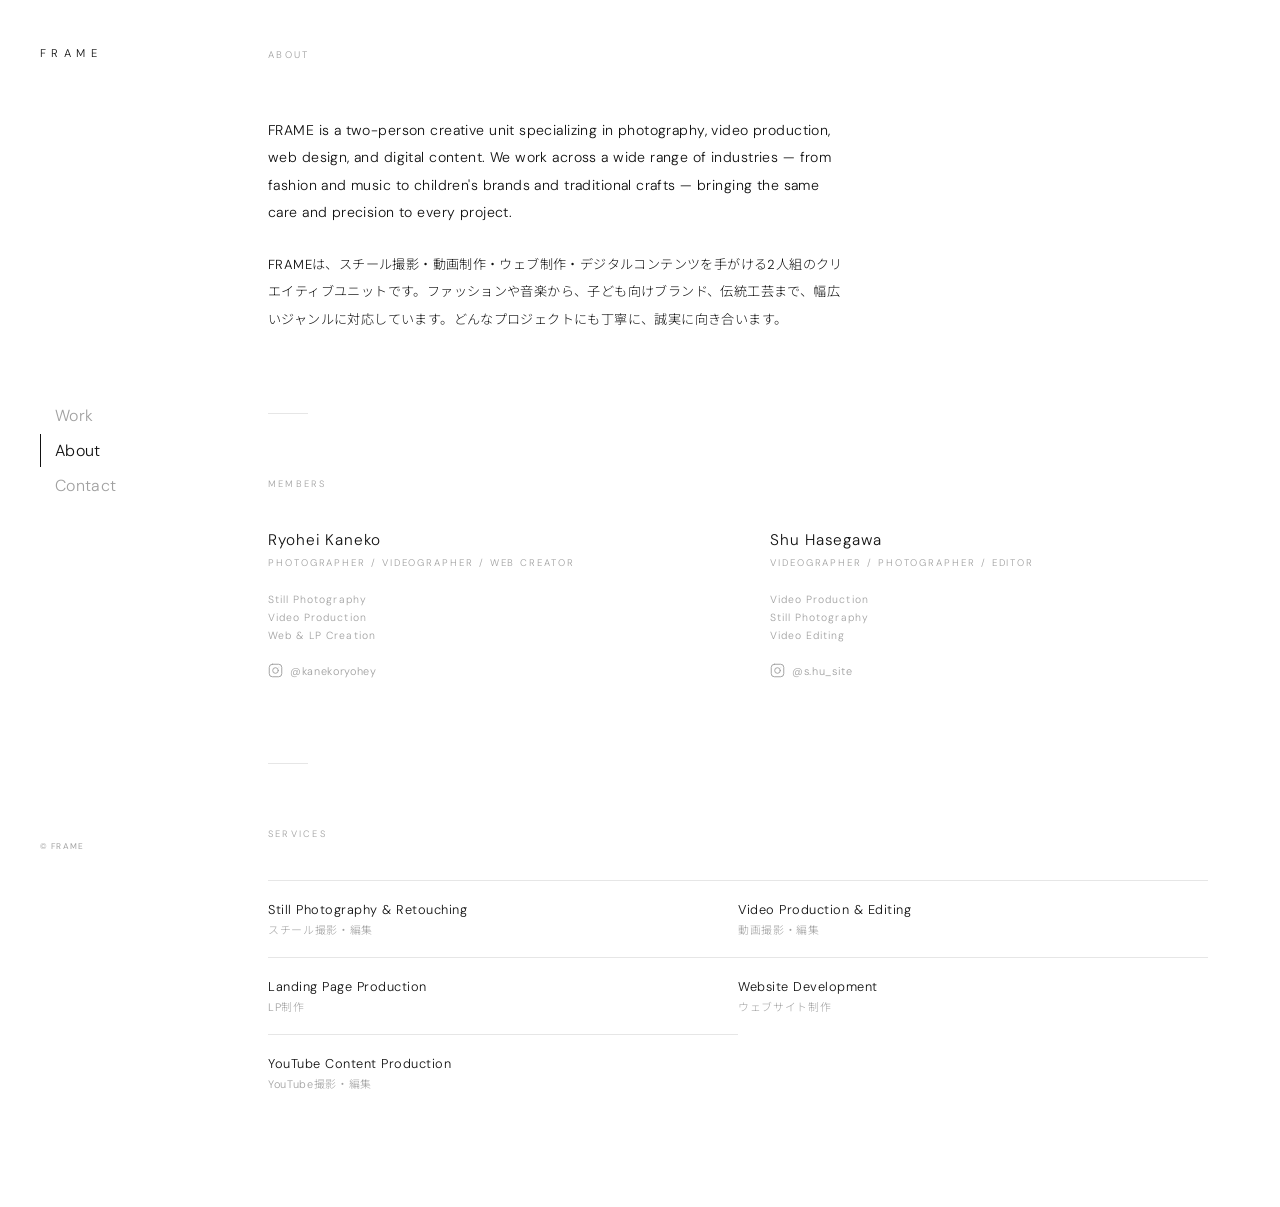
==== about/index.html @ 7e02c5b2 "Add files via upload" ====
<!DOCTYPE html>
<html lang="ja">
<head>
<meta charset="UTF-8">
<meta name="viewport" content="width=device-width, initial-scale=1.0">
<title>About — FRAME</title>
<meta name="description" content="FRAME について。2人のクリエイターによるスチール・動画・ウェブ制作ユニット。/ About FRAME — a two-person photography, video and web production unit.">
<link rel="canonical" href="https://frame.com/about/">
<link rel="icon" href="/favicon.svg" type="image/svg+xml">
<meta property="og:type" content="website">
<meta property="og:site_name" content="FRAME">
<meta property="og:title" content="About — FRAME">
<meta property="og:description" content="About FRAME — a two-person photography, video and web production unit.">
<meta property="og:url" content="https://frame.com/about/">
<meta property="og:image" content="https://frame.com/images/ogp.jpg">
<meta property="og:locale" content="ja_JP">
<meta name="twitter:card" content="summary_large_image">
<link rel="preconnect" href="https://fonts.googleapis.com">
<link href="https://fonts.googleapis.com/css2?family=DM+Sans:opsz,wght@9..40,200;9..40,300;9..40,400&family=Noto+Sans+JP:wght@300;400&display=swap" rel="stylesheet">
<link rel="stylesheet" href="../style.css">
</head>
<body>

<aside class="sidebar">
  <a href="../" class="brand">Frame</a>
  <button class="hamburger" aria-label="メニューを開く">
    <span></span><span></span><span></span>
  </button>

  <nav class="main-nav">
    <a href="../">Work</a>
    <a href="../about/" class="is-current">About</a>
    <a href="../contact/">Contact</a>
  </nav>

  <div class="sidebar-foot">
    <!-- SNS 非表示中 — 開始する際はこのコメントを外してください
    <div class="social-links">
      <a href="#" target="_blank" rel="noopener" aria-label="Instagram">
        <svg width="16" height="16" viewBox="0 0 24 24" fill="none" stroke="currentColor" stroke-width="1.5" stroke-linecap="round" stroke-linejoin="round">
          <rect x="2" y="2" width="20" height="20" rx="5"/>
          <circle cx="12" cy="12" r="4.5"/>
          <circle cx="17.5" cy="6.5" r="0.5" fill="currentColor" stroke="none"/>
        </svg>
      </a>
      <a href="#" target="_blank" rel="noopener" aria-label="YouTube">
        <svg width="16" height="16" viewBox="0 0 24 24" fill="none" stroke="currentColor" stroke-width="1.5" stroke-linecap="round" stroke-linejoin="round">
          <path d="M22.54 6.42a2.78 2.78 0 0 0-1.95-1.96C18.88 4 12 4 12 4s-6.88 0-8.59.46A2.78 2.78 0 0 0 1.46 6.42 29 29 0 0 0 1 12a29 29 0 0 0 .46 5.58A2.78 2.78 0 0 0 3.41 19.6C5.12 20 12 20 12 20s6.88 0 8.59-.46a2.78 2.78 0 0 0 1.95-1.95A29 29 0 0 0 23 12a29 29 0 0 0-.46-5.58z"/>
          <polygon points="9.75 15.02 15.5 12 9.75 8.98 9.75 15.02" fill="currentColor" stroke="none"/>
        </svg>
      </a>
    </div>
    -->
    <p class="copy">© FRAME</p>
  </div>
</aside>

<main class="main-content">

  <p class="page-label">About</p>

  <!-- ── Studio intro ── -->
  <div class="about-intro">
    <p>FRAME is a two-person creative unit specializing in photography, video production, web design, and digital content. We work across a wide range of industries — from fashion and music to children's brands and traditional crafts — bringing the same care and precision to every project.</p>
    <p class="ja">FRAMEは、スチール撮影・動画制作・ウェブ制作・デジタルコンテンツを手がける2人組のクリエイティブユニットです。ファッションや音楽から、子ども向けブランド、伝統工芸まで、幅広いジャンルに対応しています。どんなプロジェクトにも丁寧に、誠実に向き合います。</p>
  </div>

  <div class="rule"></div>

  <!-- ── Members ──
       REPLACE: 名前・役割・プロフィール文を書き換えてください
  -->
  <p class="section-label">Members</p>
  <div class="member-grid">

    <div class="member-card">
      <p class="member-name">Ryohei Kaneko</p>
      <p class="member-role">Photographer / Videographer / Web Creator</p>
      <div class="member-bio">
      </div>
      <div class="member-skills">
        <span>Still Photography</span>
        <span>Video Production</span>
        <span>Web & LP Creation</span>
      </div>
      <div class="member-social">
        <a href="https://www.instagram.com/kanekoryohey" target="_blank" rel="noopener" aria-label="Instagram @kanekoryohey">
          <svg width="15" height="15" viewBox="0 0 24 24" fill="none" stroke="currentColor" stroke-width="1.5" stroke-linecap="round" stroke-linejoin="round">
            <rect x="2" y="2" width="20" height="20" rx="5"/>
            <circle cx="12" cy="12" r="4.5"/>
            <circle cx="17.5" cy="6.5" r="0.5" fill="currentColor" stroke="none"/>
          </svg>
          <span>@kanekoryohey</span>
        </a>
      </div>
    </div>

    <div class="member-card">
      <p class="member-name">Shu Hasegawa</p>
      <p class="member-role">Videographer / Photographer / Editor</p>
      <div class="member-bio">
      </div>
      <div class="member-skills">
        <span>Video Production</span>
        <span>Still Photography</span>
        <span>Video Editing</span>
      </div>
      <div class="member-social">
        <a href="https://www.instagram.com/s.hu_site" target="_blank" rel="noopener" aria-label="Instagram @s.hu_site">
          <svg width="15" height="15" viewBox="0 0 24 24" fill="none" stroke="currentColor" stroke-width="1.5" stroke-linecap="round" stroke-linejoin="round">
            <rect x="2" y="2" width="20" height="20" rx="5"/>
            <circle cx="12" cy="12" r="4.5"/>
            <circle cx="17.5" cy="6.5" r="0.5" fill="currentColor" stroke="none"/>
          </svg>
          <span>@s.hu_site</span>
        </a>
      </div>
    </div>

  </div>

  <div class="rule"></div>

  <!-- ── Services ── -->
  <p class="section-label">Services</p>
  <div class="services-grid">

    <div class="service-item">
      <p class="service-en">Still Photography & Retouching</p>
      <p class="service-ja">スチール撮影・編集</p>
    </div>

    <div class="service-item">
      <p class="service-en">Video Production & Editing</p>
      <p class="service-ja">動画撮影・編集</p>
    </div>

    <div class="service-item">
      <p class="service-en">Landing Page Production</p>
      <p class="service-ja">LP制作</p>
    </div>

    <div class="service-item">
      <p class="service-en">Website Development</p>
      <p class="service-ja">ウェブサイト制作</p>
    </div>

    <div class="service-item">
      <p class="service-en">YouTube Content Production</p>
      <p class="service-ja">YouTube撮影・編集</p>
    </div>

  </div>

</main>

<script src="../main.js"></script>
</body>
</html>
---- style.css ----
*, *::before, *::after { box-sizing: border-box; margin: 0; padding: 0; }

:root {
  --bg:      #fff;
  --ink:     #111;
  --muted:   rgba(17,17,17,0.4);
  --faint:   rgba(17,17,17,0.1);
  --sidebar: 220px;
}

html { font-size: 16px; }

body {
  font-family: 'DM Sans', 'Noto Sans JP', system-ui, sans-serif;
  background: var(--bg);
  color: var(--ink);
  min-height: 100vh;
}

a { color: inherit; text-decoration: none; }
img { display: block; width: 100%; height: 100%; object-fit: cover; }

/* ── SIDEBAR ── */
.sidebar {
  position: fixed;
  top: 0; left: 0;
  width: var(--sidebar);
  height: 100vh;
  display: flex;
  flex-direction: column;
  justify-content: space-between;
  padding: 48px 32px 48px 40px;
  z-index: 100;
  background: var(--bg);
}

.brand {
  font-size: 0.7rem;
  font-weight: 300;
  letter-spacing: 0.48em;
  text-transform: uppercase;
  color: var(--ink);
  line-height: 1;
}

.main-nav {
  display: flex;
  flex-direction: column;
  gap: 2px;
}

.main-nav a {
  font-size: 1rem;
  font-weight: 300;
  letter-spacing: 0.02em;
  color: var(--muted);
  padding: 6px 0 6px 14px;
  border-left: 1px solid transparent;
  transition: color 0.2s, border-color 0.2s;
}

.main-nav a:hover { color: var(--ink); }

.main-nav a.is-current {
  color: var(--ink);
  border-left-color: var(--ink);
}

.sidebar-foot {
  display: flex;
  flex-direction: column;
  gap: 18px;
}

.social-links {
  display: flex;
  gap: 16px;
}

.social-links a {
  opacity: 0.32;
  transition: opacity 0.2s;
  display: flex;
  align-items: center;
}

.social-links a:hover { opacity: 1; }

.copy {
  font-size: 0.52rem;
  letter-spacing: 0.14em;
  color: var(--muted);
}

/* ── MAIN CONTENT ── */
.main-content {
  margin-left: var(--sidebar);
  padding: 48px 72px 96px 48px;
  min-height: 100vh;
}

/* ── WORK PAGE ── */
.filter-bar {
  display: flex;
  gap: 24px;
  margin-bottom: 48px;
  flex-wrap: wrap;
}

.filter-btn {
  background: none;
  border: none;
  border-bottom: 1px solid transparent;
  padding: 0 0 2px;
  font-family: inherit;
  font-size: 0.7rem;
  font-weight: 300;
  letter-spacing: 0.14em;
  text-transform: uppercase;
  color: var(--muted);
  cursor: pointer;
  transition: color 0.2s, border-color 0.2s;
}

.filter-btn:hover { color: var(--ink); }

.filter-btn.is-active {
  color: var(--ink);
  border-bottom-color: var(--ink);
}

.work-grid {
  display: grid;
  grid-template-columns: repeat(2, 1fr);
  gap: 48px 32px;
}

.work-card { display: block; }

.work-card.is-hidden { display: none; }

.work-thumb {
  aspect-ratio: 3 / 2;
  overflow: hidden;
  background: #ebebeb;
  margin-bottom: 14px;
}

.work-thumb img {
  transition: transform 0.6s ease;
}

.work-card:hover .work-thumb img {
  transform: scale(1.04);
}

.work-cat {
  display: block;
  font-size: 0.58rem;
  font-weight: 300;
  letter-spacing: 0.22em;
  text-transform: uppercase;
  color: var(--muted);
  margin-bottom: 5px;
}

.work-title {
  font-size: 0.82rem;
  font-weight: 300;
  letter-spacing: 0.04em;
  color: var(--ink);
}

/* ── ABOUT PAGE ── */
.page-label {
  font-size: 0.6rem;
  font-weight: 300;
  letter-spacing: 0.24em;
  text-transform: uppercase;
  color: var(--muted);
  margin-bottom: 56px;
}

.about-intro {
  max-width: 580px;
  margin-bottom: 80px;
}

.about-intro p {
  font-size: 0.88rem;
  font-weight: 300;
  letter-spacing: 0.03em;
  line-height: 1.95;
  color: var(--ink);
}

.about-intro .ja {
  margin-top: 24px;
  font-size: 0.82rem;
  line-height: 2.1;
}

.rule {
  width: 40px;
  height: 1px;
  background: var(--faint);
  margin: 64px 0;
}

.section-label {
  font-size: 0.58rem;
  font-weight: 300;
  letter-spacing: 0.24em;
  text-transform: uppercase;
  color: var(--muted);
  margin-bottom: 40px;
}

.member-grid {
  display: grid;
  grid-template-columns: repeat(2, 1fr);
  gap: 0 64px;
  margin-bottom: 80px;
}

.member-name {
  font-size: 0.96rem;
  font-weight: 300;
  letter-spacing: 0.06em;
  margin-bottom: 6px;
}

.member-role {
  font-size: 0.6rem;
  font-weight: 300;
  letter-spacing: 0.2em;
  text-transform: uppercase;
  color: var(--muted);
  margin-bottom: 24px;
}

.member-bio {
  font-size: 0.78rem;
  font-weight: 300;
  line-height: 1.9;
  letter-spacing: 0.03em;
  color: var(--ink);
}

.member-bio .ja {
  margin-top: 14px;
}

.member-skills {
  margin-top: 22px;
  display: flex;
  flex-direction: column;
  gap: 5px;
}

.member-skills span {
  font-size: 0.65rem;
  font-weight: 300;
  letter-spacing: 0.1em;
  color: var(--muted);
}

.member-social {
  margin-top: 20px;
}

.member-social a {
  display: inline-flex;
  align-items: center;
  gap: 7px;
  opacity: 0.4;
  transition: opacity 0.2s;
}

.member-social a:hover { opacity: 1; }

.member-social span {
  font-size: 0.68rem;
  font-weight: 300;
  letter-spacing: 0.06em;
  color: var(--ink);
}

.services-grid {
  display: grid;
  grid-template-columns: repeat(2, 1fr);
}

.service-item {
  padding: 20px 32px 20px 0;
  border-top: 1px solid var(--faint);
}

.service-en {
  font-size: 0.8rem;
  font-weight: 300;
  letter-spacing: 0.04em;
  color: var(--ink);
  margin-bottom: 3px;
}

.service-ja {
  font-size: 0.68rem;
  font-weight: 300;
  letter-spacing: 0.06em;
  color: var(--muted);
}

/* ── CONTACT PAGE ── */
.contact-lead {
  max-width: 480px;
  margin-bottom: 56px;
}

.contact-lead p {
  font-size: 0.82rem;
  font-weight: 300;
  letter-spacing: 0.04em;
  line-height: 1.95;
  color: var(--muted);
}

.contact-lead p + p { margin-top: 10px; }

.contact-form {
  display: flex;
  flex-direction: column;
  gap: 36px;
  max-width: 480px;
}

.form-row {
  display: grid;
  grid-template-columns: 1fr 1fr;
  gap: 36px 24px;
}

.form-field {
  display: flex;
  flex-direction: column;
  gap: 10px;
}

.form-field label {
  font-size: 0.58rem;
  font-weight: 300;
  letter-spacing: 0.22em;
  text-transform: uppercase;
  color: var(--muted);
}

.form-field input,
.form-field select,
.form-field textarea {
  border: none;
  border-bottom: 1px solid var(--faint);
  padding: 8px 0;
  font-family: inherit;
  font-size: 0.82rem;
  font-weight: 300;
  letter-spacing: 0.04em;
  color: var(--ink);
  background: transparent;
  outline: none;
  resize: none;
  transition: border-color 0.2s;
  width: 100%;
  -webkit-appearance: none;
  appearance: none;
  border-radius: 0;
}

.form-field input:focus,
.form-field select:focus,
.form-field textarea:focus {
  border-bottom-color: var(--ink);
}

.form-field option { background: #fff; }

.select-wrap { position: relative; }

.select-wrap::after {
  content: '';
  position: absolute;
  right: 2px;
  top: 50%;
  width: 5px;
  height: 5px;
  border-right: 1px solid var(--muted);
  border-bottom: 1px solid var(--muted);
  transform: translateY(-70%) rotate(45deg);
  pointer-events: none;
}

.form-submit {
  align-self: flex-start;
  background: none;
  border: none;
  border-bottom: 1px solid var(--ink);
  padding: 4px 0;
  font-family: inherit;
  font-size: 0.72rem;
  font-weight: 300;
  letter-spacing: 0.2em;
  text-transform: uppercase;
  color: var(--ink);
  cursor: pointer;
  transition: opacity 0.2s;
}

.form-submit:hover { opacity: 0.35; }

/* ── HAMBURGER ── */
.hamburger {
  display: none;
  flex-direction: column;
  gap: 5px;
  background: none;
  border: none;
  cursor: pointer;
  padding: 4px;
  flex-shrink: 0;
}

.hamburger span {
  display: block;
  width: 20px;
  height: 1px;
  background: var(--ink);
  transition: transform 0.28s ease, opacity 0.28s ease;
}

/* ── MOBILE ── */
@media (max-width: 768px) {
  .sidebar {
    width: 100%;
    height: 56px;
    flex-direction: row;
    align-items: center;
    justify-content: space-between;
    padding: 0 24px;
    border-bottom: 1px solid var(--faint);
  }

  .sidebar .main-nav,
  .sidebar .sidebar-foot { display: none; }

  .hamburger { display: flex; }

  body.menu-open .sidebar {
    height: 100dvh;
    flex-direction: column;
    align-items: flex-start;
    justify-content: flex-start;
    padding: 0 24px 40px;
    border-bottom: none;
  }

  body.menu-open .brand {
    height: 56px;
    display: flex;
    align-items: center;
    flex-shrink: 0;
  }

  body.menu-open .hamburger {
    position: absolute;
    top: 18px;
    right: 24px;
  }

  body.menu-open .hamburger span:nth-child(1) { transform: translateY(6px) rotate(45deg); }
  body.menu-open .hamburger span:nth-child(2) { opacity: 0; }
  body.menu-open .hamburger span:nth-child(3) { transform: translateY(-6px) rotate(-45deg); }

  body.menu-open .sidebar .main-nav {
    display: flex;
    flex-direction: column;
    margin-top: 40px;
    gap: 4px;
  }

  body.menu-open .sidebar .main-nav a {
    font-size: 0.9rem;
    padding: 8px 0 8px 14px;
    letter-spacing: 0.02em;
  }

  body.menu-open .sidebar .sidebar-foot {
    display: flex;
    margin-top: auto;
  }

  .main-content {
    margin-left: 0;
    padding: 88px 24px 80px;
  }

  .work-grid {
    grid-template-columns: 1fr;
    gap: 36px;
  }

  .filter-bar { gap: 16px; margin-bottom: 32px; }

  .member-grid {
    grid-template-columns: 1fr;
    gap: 48px;
  }

  .services-grid { grid-template-columns: 1fr; }

  .form-row { grid-template-columns: 1fr; }

  .about-intro { margin-bottom: 56px; }
  .rule { margin: 48px 0; }
}
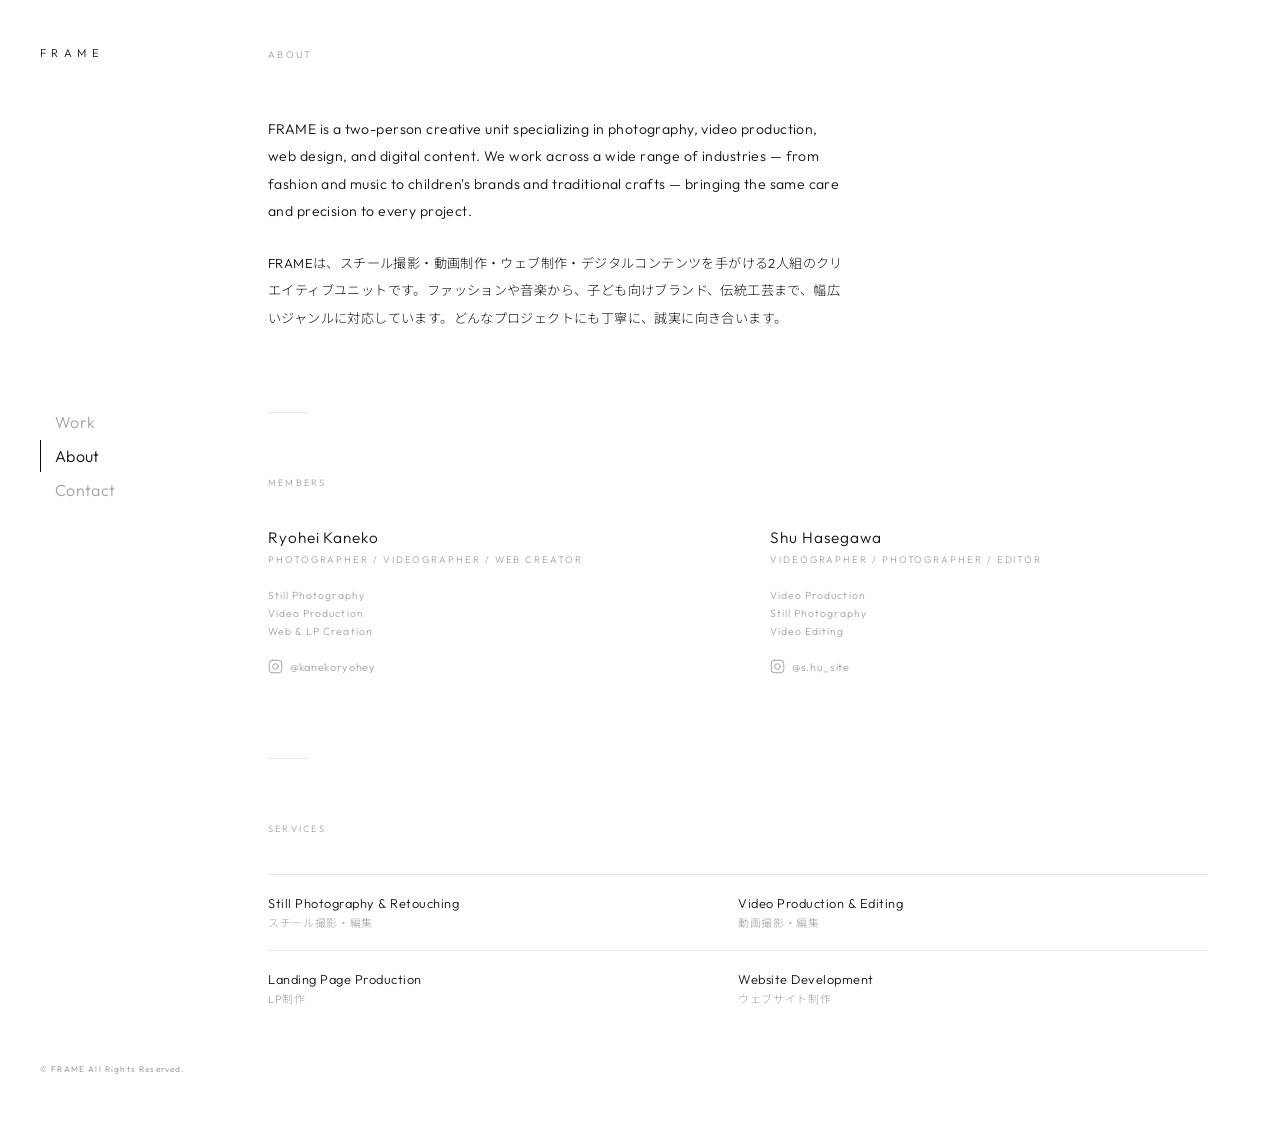
==== commit 01598feb: "Add files via upload" ====
--- a/about/index.html
+++ b/about/index.html
@@ -16,7 +16,7 @@
 <meta property="og:locale" content="ja_JP">
 <meta name="twitter:card" content="summary_large_image">
 <link rel="preconnect" href="https://fonts.googleapis.com">
-<link href="https://fonts.googleapis.com/css2?family=DM+Sans:opsz,wght@9..40,200;9..40,300;9..40,400&family=Noto+Sans+JP:wght@300;400&display=swap" rel="stylesheet">
+<link href="https://fonts.googleapis.com/css2?family=Outfit:wght@200;300;400&family=Noto+Sans+JP:wght@300;400&display=swap" rel="stylesheet">
 <link rel="stylesheet" href="../style.css">
 </head>
 <body>
@@ -24,7 +24,7 @@
 <aside class="sidebar">
   <a href="../" class="brand">Frame</a>
   <button class="hamburger" aria-label="メニューを開く">
-    <span></span><span></span><span></span>
+    <span></span><span></span>
   </button>
 
   <nav class="main-nav">
@@ -51,7 +51,7 @@
       </a>
     </div>
     -->
-    <p class="copy">© FRAME</p>
+    <p class="copy">© FRAME All Rights Reserved.</p>
   </div>
 </aside>
 
@@ -145,11 +145,6 @@
       <p class="service-ja">ウェブサイト制作</p>
     </div>
 
-    <div class="service-item">
-      <p class="service-en">YouTube Content Production</p>
-      <p class="service-ja">YouTube撮影・編集</p>
-    </div>
-
   </div>
 
 </main>
--- a/style.css
+++ b/style.css
@@ -10,15 +10,21 @@
 
 html { font-size: 16px; }
 
+@keyframes pageFadeIn {
+  from { opacity: 0; transform: translateY(10px); }
+  to   { opacity: 1; transform: translateY(0); }
+}
+
 body {
-  font-family: 'DM Sans', 'Noto Sans JP', system-ui, sans-serif;
+  font-family: 'Outfit', 'Noto Sans JP', system-ui, sans-serif;
   background: var(--bg);
   color: var(--ink);
   min-height: 100vh;
+  animation: pageFadeIn 0.7s ease forwards;
 }
 
 a { color: inherit; text-decoration: none; }
-img { display: block; width: 100%; height: 100%; object-fit: cover; }
+img, video { display: block; width: 100%; height: 100%; object-fit: cover; }
 
 /* ── SIDEBAR ── */
 .sidebar {
@@ -87,6 +93,9 @@
 .social-links a:hover { opacity: 1; }
 
 .copy {
+  position: fixed;
+  bottom: 48px;
+  left: 40px;
   font-size: 0.52rem;
   letter-spacing: 0.14em;
   color: var(--muted);
@@ -135,7 +144,17 @@
   gap: 48px 32px;
 }
 
-.work-card { display: block; }
+.work-card {
+  display: block;
+  opacity: 0;
+  transform: translateY(16px);
+  transition: opacity 0.55s ease, transform 0.55s ease;
+}
+
+.work-card.is-visible {
+  opacity: 1;
+  transform: translateY(0);
+}
 
 .work-card.is-hidden { display: none; }
 
@@ -144,14 +163,51 @@
   overflow: hidden;
   background: #ebebeb;
   margin-bottom: 14px;
+  position: relative;
 }
 
 .work-thumb img {
   transition: transform 0.6s ease;
 }
 
-.work-card:hover .work-thumb img {
+.work-thumb--contain img {
+  object-fit: contain;
+}
+
+.work-thumb-duo {
+  display: flex;
+}
+
+.work-thumb-duo img {
+  flex: 1;
+  width: 0;
+  min-width: 0;
+  height: 100%;
+}
+
+.work-card:not(.work-card--nohover):hover .work-thumb img {
   transform: scale(1.04);
+}
+
+.video-toggle {
+  position: absolute;
+  bottom: 10px;
+  right: 10px;
+  width: 28px;
+  height: 28px;
+  background: rgba(255,255,255,0.75);
+  border: none;
+  cursor: pointer;
+  display: flex;
+  align-items: center;
+  justify-content: center;
+  color: var(--ink);
+  opacity: 0;
+  transition: opacity 0.2s;
+}
+
+.work-thumb:hover .video-toggle {
+  opacity: 1;
 }
 
 .work-cat {
@@ -416,6 +472,9 @@
 
 .form-submit:hover { opacity: 0.35; }
 
+/* ── MENU PANEL (mobile only — hidden on desktop) ── */
+.menu-panel { display: none; }
+
 /* ── HAMBURGER ── */
 .hamburger {
   display: none;
@@ -430,11 +489,13 @@
 
 .hamburger span {
   display: block;
-  width: 20px;
   height: 1px;
   background: var(--ink);
-  transition: transform 0.28s ease, opacity 0.28s ease;
-}
+  transition: width 0.25s ease;
+}
+
+.hamburger span:nth-child(1) { width: 20px; }
+.hamburger span:nth-child(2) { width: 13px; }
 
 /* ── MOBILE ── */
 @media (max-width: 768px) {
@@ -453,48 +514,71 @@
 
   .hamburger { display: flex; }
 
-  body.menu-open .sidebar {
-    height: 100dvh;
-    flex-direction: column;
-    align-items: flex-start;
-    justify-content: flex-start;
-    padding: 0 24px 40px;
-    border-bottom: none;
-  }
-
-  body.menu-open .brand {
-    height: 56px;
-    display: flex;
-    align-items: center;
-    flex-shrink: 0;
-  }
-
-  body.menu-open .hamburger {
-    position: absolute;
-    top: 18px;
-    right: 24px;
-  }
-
-  body.menu-open .hamburger span:nth-child(1) { transform: translateY(6px) rotate(45deg); }
-  body.menu-open .hamburger span:nth-child(2) { opacity: 0; }
-  body.menu-open .hamburger span:nth-child(3) { transform: translateY(-6px) rotate(-45deg); }
-
-  body.menu-open .sidebar .main-nav {
+  body.menu-open .hamburger span:nth-child(2) { width: 20px; }
+
+  /* ── スクリム ── */
+  .menu-scrim {
+    position: fixed;
+    inset: 0;
+    z-index: 99;
+    background: rgba(17,17,17,0.18);
+    opacity: 0;
+    pointer-events: none;
+    transition: opacity 0.35s ease;
+  }
+  body.menu-open .menu-scrim {
+    opacity: 1;
+    pointer-events: auto;
+  }
+
+  /* ── スライドパネル ── */
+  .menu-panel {
+    position: fixed;
+    top: 0; right: 0; bottom: 0;
+    width: 72%;
+    z-index: 100;
+    background: var(--bg);
+    padding: 56px 28px 40px;
     display: flex;
     flex-direction: column;
-    margin-top: 40px;
-    gap: 4px;
-  }
-
-  body.menu-open .sidebar .main-nav a {
-    font-size: 0.9rem;
+    box-shadow: -4px 0 24px rgba(0,0,0,0.08);
+    transform: translateX(100%);
+    transition: transform 0.38s cubic-bezier(0.4, 0, 0.2, 1);
+  }
+  body.menu-open .menu-panel { transform: translateX(0); }
+
+  .menu-panel-close {
+    position: absolute;
+    top: 16px; right: 20px;
+    background: none; border: none; cursor: pointer;
+    width: 28px; height: 28px;
+    display: flex; align-items: center; justify-content: center;
+  }
+  .menu-panel-close::before,
+  .menu-panel-close::after {
+    content: '';
+    position: absolute;
+    width: 16px; height: 1px;
+    background: var(--ink);
+  }
+  .menu-panel-close::before { transform: rotate(45deg); }
+  .menu-panel-close::after  { transform: rotate(-45deg); }
+
+  .menu-panel .main-nav {
+    display: flex;
+    flex-direction: column;
+    gap: 2px;
+    margin-top: 24px;
+  }
+  .menu-panel .main-nav a {
+    font-size: 0.92rem;
     padding: 8px 0 8px 14px;
     letter-spacing: 0.02em;
   }
 
-  body.menu-open .sidebar .sidebar-foot {
-    display: flex;
-    margin-top: auto;
+  .copy {
+    bottom: 24px;
+    left: 24px;
   }
 
   .main-content {
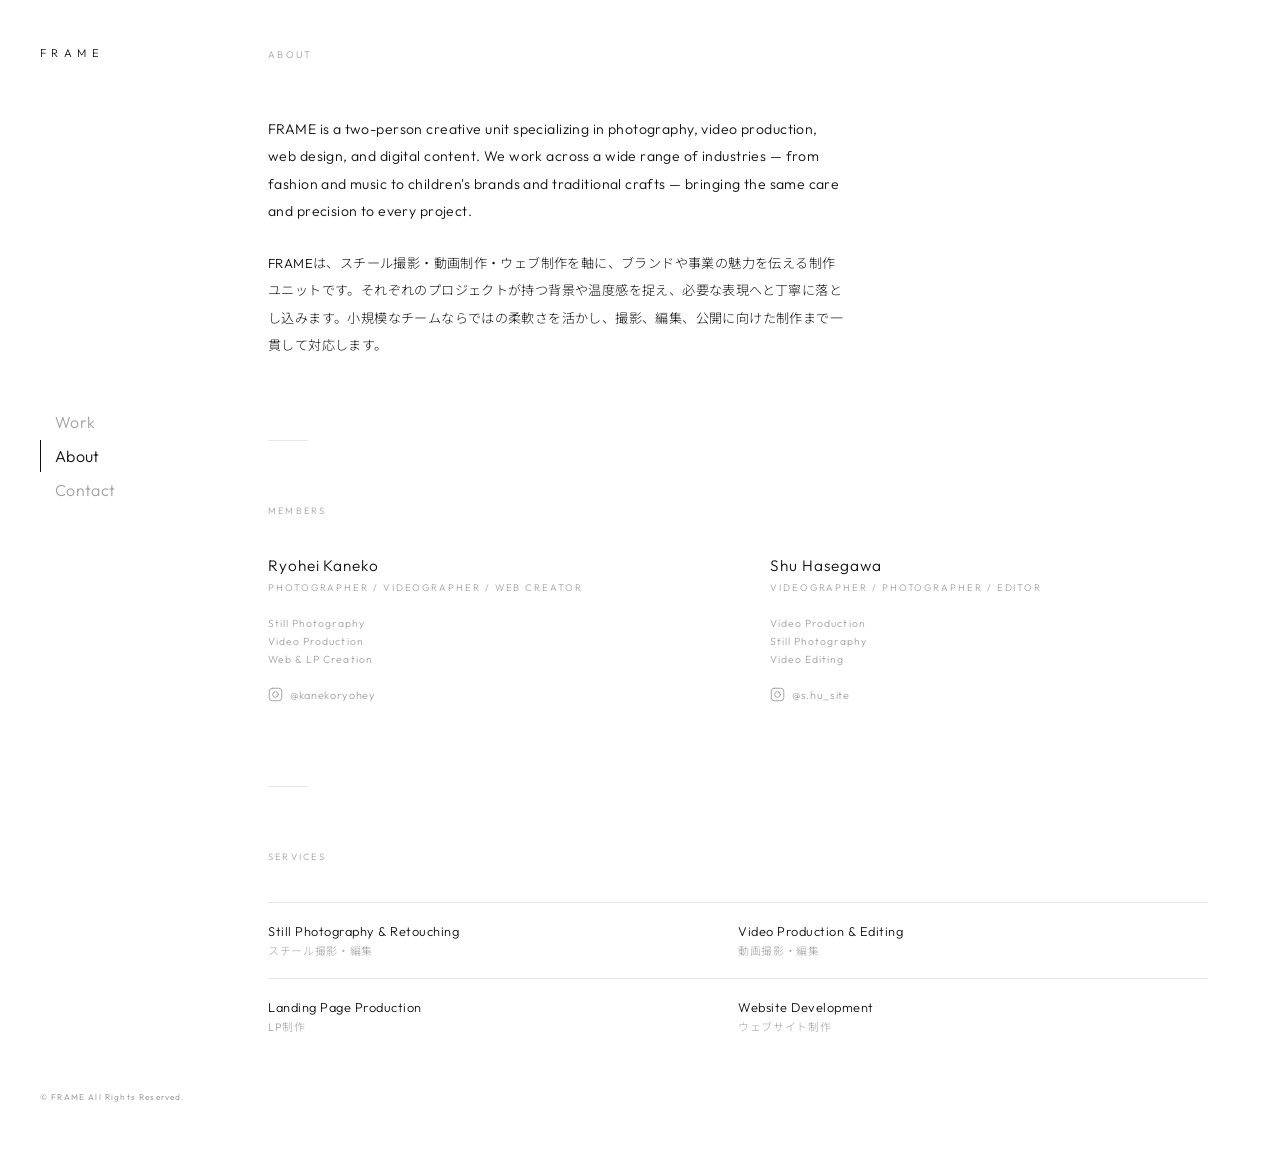
==== commit 78298079: "Add files via upload" ====
--- a/about/index.html
+++ b/about/index.html
@@ -62,7 +62,7 @@
   <!-- ── Studio intro ── -->
   <div class="about-intro">
     <p>FRAME is a two-person creative unit specializing in photography, video production, web design, and digital content. We work across a wide range of industries — from fashion and music to children's brands and traditional crafts — bringing the same care and precision to every project.</p>
-    <p class="ja">FRAMEは、スチール撮影・動画制作・ウェブ制作・デジタルコンテンツを手がける2人組のクリエイティブユニットです。ファッションや音楽から、子ども向けブランド、伝統工芸まで、幅広いジャンルに対応しています。どんなプロジェクトにも丁寧に、誠実に向き合います。</p>
+    <p class="ja">FRAMEは、スチール撮影・動画制作・ウェブ制作を軸に、ブランドや事業の魅力を伝える制作ユニットです。それぞれのプロジェクトが持つ背景や温度感を捉え、必要な表現へと丁寧に落とし込みます。小規模なチームならではの柔軟さを活かし、撮影、編集、公開に向けた制作まで一貫して対応します。</p>
   </div>
 
   <div class="rule"></div>
